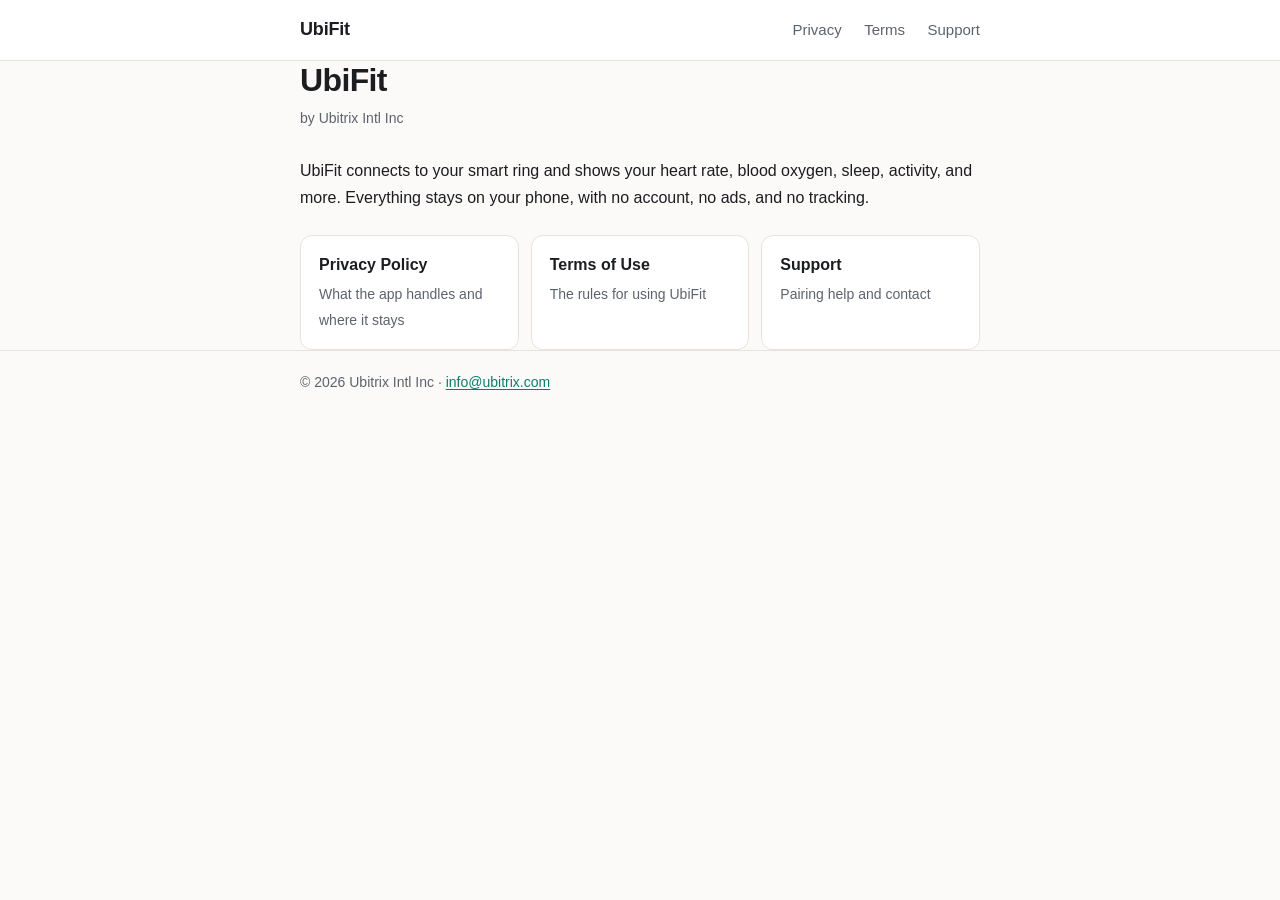
==== index.html @ 9b68f47c "Add UbiFit privacy, terms, and support pages" ====
<!doctype html>
<html lang="en">
<head>
  <meta charset="utf-8">
  <meta name="viewport" content="width=device-width, initial-scale=1">
  <title>UbiFit</title>
  <meta name="description" content="UbiFit by Ubitrix Intl Inc: privacy policy, terms of use, and support.">
  <link rel="stylesheet" href="assets/site.css">
</head>
<body>
  <header class="site">
    <div class="wrap">
      <a class="brand" href="./">UbiFit</a>
      <nav class="site">
        <a href="privacy/">Privacy</a>
        <a href="terms/">Terms</a>
        <a href="support/">Support</a>
      </nav>
    </div>
  </header>

  <main class="wrap">
    <h1>UbiFit</h1>
    <p class="meta">by Ubitrix Intl Inc</p>
    <p>UbiFit connects to your smart ring and shows your heart rate, blood oxygen, sleep, activity, and more. Everything stays on your phone, with no account, no ads, and no tracking.</p>

    <div class="cards">
      <a class="card" href="privacy/"><strong>Privacy Policy</strong><span>What the app handles and where it stays</span></a>
      <a class="card" href="terms/"><strong>Terms of Use</strong><span>The rules for using UbiFit</span></a>
      <a class="card" href="support/"><strong>Support</strong><span>Pairing help and contact</span></a>
    </div>
  </main>

  <footer class="site">
    <div class="wrap">© 2026 Ubitrix Intl Inc · <a href="mailto:info@ubitrix.com">info@ubitrix.com</a></div>
  </footer>
</body>
</html>
---- assets/site.css ----
:root {
  --bg: #fbfaf8;
  --surface: #ffffff;
  --text: #1b1d21;
  --muted: #5d636e;
  --line: #e6e3de;
  --accent: #0f7b6c;
  --accent-soft: #e3f2ef;
  color-scheme: light;
}

@media (prefers-color-scheme: dark) {
  :root {
    --bg: #111315;
    --surface: #181b1e;
    --text: #eceef0;
    --muted: #a2a8b1;
    --line: #2a2e33;
    --accent: #4fc2ae;
    --accent-soft: #17302c;
    color-scheme: dark;
  }
}

* { box-sizing: border-box; }

html { -webkit-text-size-adjust: 100%; }

body {
  margin: 0;
  background: var(--bg);
  color: var(--text);
  font: 16px/1.65 ui-sans-serif, -apple-system, BlinkMacSystemFont, "Segoe UI", Roboto, "Helvetica Neue", Arial, sans-serif;
}

a { color: var(--accent); text-underline-offset: 2px; }

.wrap { max-width: 720px; margin: 0 auto; padding: 0 20px; }

header.site {
  border-bottom: 1px solid var(--line);
  background: var(--surface);
}

header.site .wrap {
  display: flex;
  align-items: center;
  justify-content: space-between;
  gap: 16px;
  min-height: 60px;
  flex-wrap: wrap;
}

.brand {
  font-weight: 700;
  font-size: 18px;
  letter-spacing: -0.01em;
  color: var(--text);
  text-decoration: none;
}

nav.site a {
  color: var(--muted);
  text-decoration: none;
  margin-left: 18px;
  font-size: 15px;
}

nav.site a:first-child { margin-left: 0; }
nav.site a[aria-current="page"] { color: var(--text); font-weight: 600; }

main { padding: 40px 0 56px; }

h1 { font-size: 32px; line-height: 1.2; letter-spacing: -0.02em; margin: 0 0 8px; }
h2 { font-size: 20px; line-height: 1.3; margin: 36px 0 8px; }
h3 { font-size: 16px; margin: 24px 0 4px; }

.meta { color: var(--muted); font-size: 14px; margin: 0 0 28px; }

.lede {
  background: var(--accent-soft);
  border-radius: 12px;
  padding: 16px 18px;
  margin: 0 0 8px;
}

ul { padding-left: 22px; }
li { margin: 4px 0; }

table { width: 100%; border-collapse: collapse; font-size: 15px; margin: 8px 0; }
th, td { text-align: left; vertical-align: top; padding: 10px 12px 10px 0; border-bottom: 1px solid var(--line); }
th { font-weight: 600; white-space: nowrap; }

.cards { display: grid; gap: 12px; grid-template-columns: repeat(auto-fit, minmax(200px, 1fr)); margin-top: 24px; }

.card {
  display: block;
  background: var(--surface);
  border: 1px solid var(--line);
  border-radius: 12px;
  padding: 16px 18px;
  color: var(--text);
  text-decoration: none;
}

.card strong { display: block; margin-bottom: 2px; }
.card span { color: var(--muted); font-size: 14px; }
.card:hover { border-color: var(--accent); }

footer.site {
  border-top: 1px solid var(--line);
  color: var(--muted);
  font-size: 14px;
  padding: 20px 0 32px;
}

@media (max-width: 480px) {
  h1 { font-size: 26px; }
  th { white-space: normal; }
}
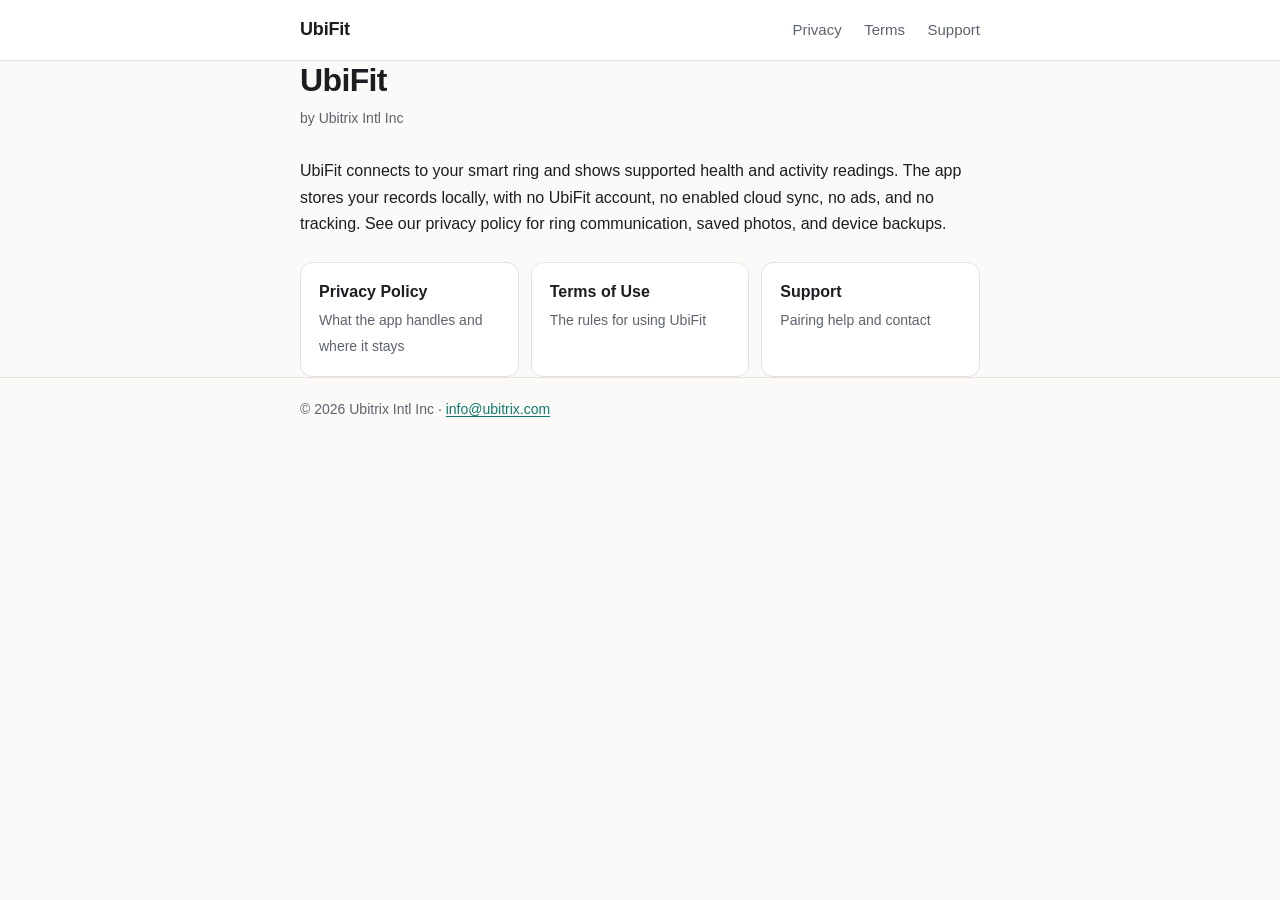
==== commit 7463c8f8: "Clarify UbiFit privacy, pairing, photos, and adult audience" ====
--- a/index.html
+++ b/index.html
@@ -22,7 +22,7 @@
   <main class="wrap">
     <h1>UbiFit</h1>
     <p class="meta">by Ubitrix Intl Inc</p>
-    <p>UbiFit connects to your smart ring and shows your heart rate, blood oxygen, sleep, activity, and more. Everything stays on your phone, with no account, no ads, and no tracking.</p>
+    <p>UbiFit connects to your smart ring and shows supported health and activity readings. The app stores your records locally, with no UbiFit account, no enabled cloud sync, no ads, and no tracking. See our privacy policy for ring communication, saved photos, and device backups.</p>
 
     <div class="cards">
       <a class="card" href="privacy/"><strong>Privacy Policy</strong><span>What the app handles and where it stays</span></a>
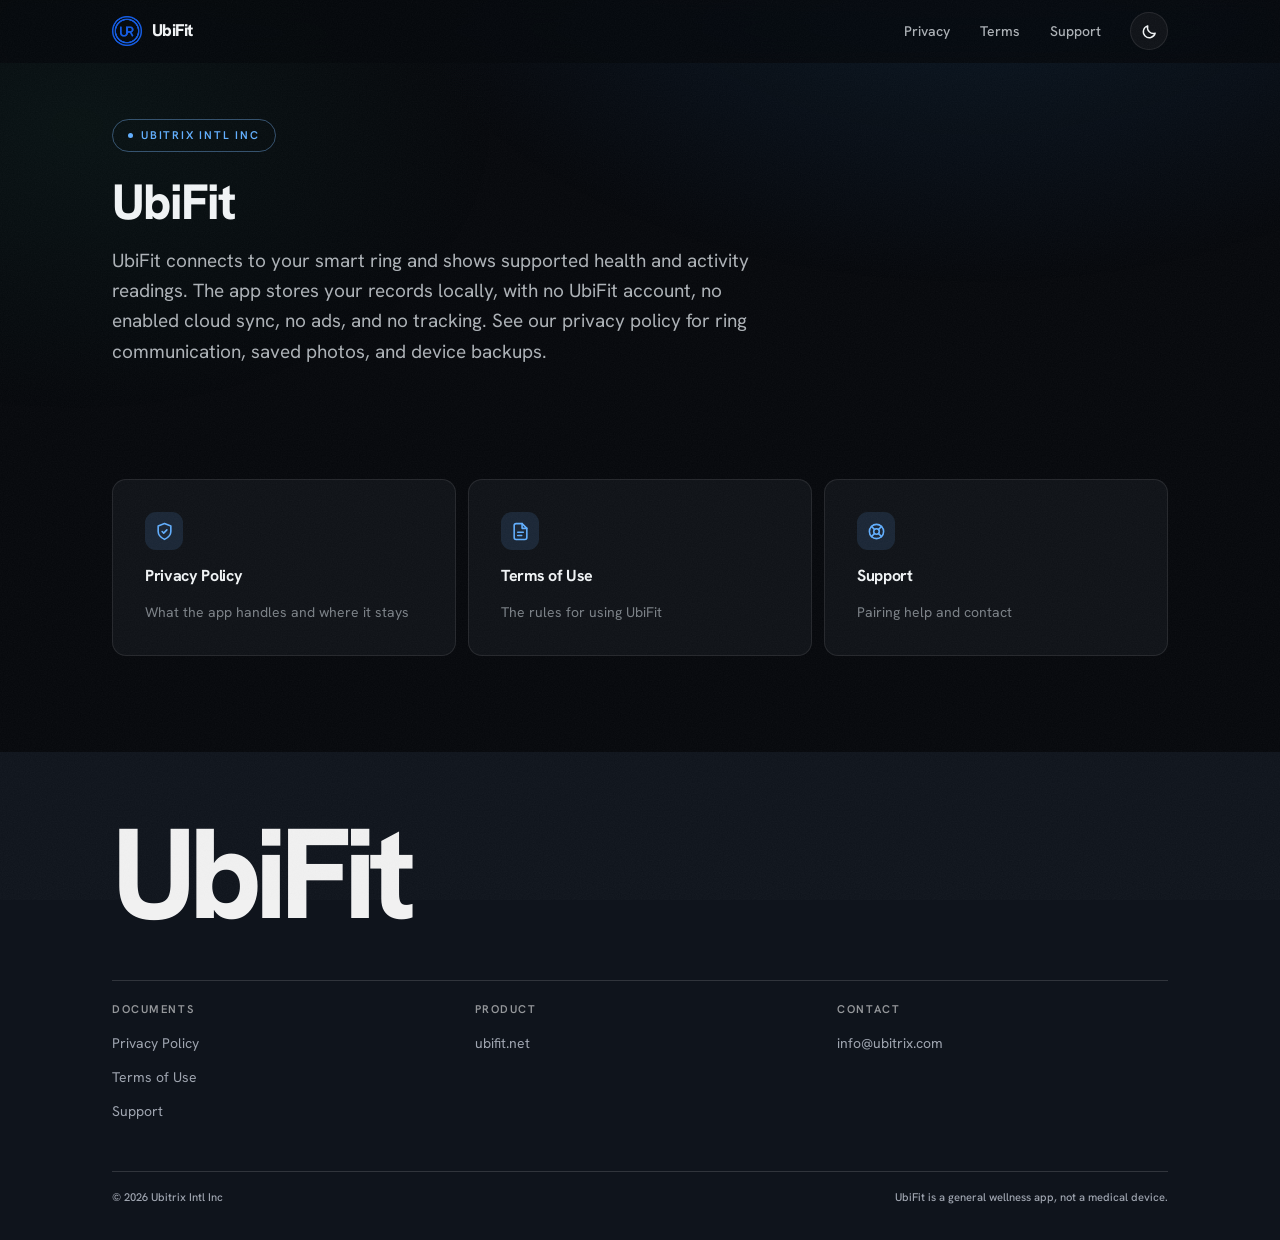
==== commit d86da34b: "feat: redesign policy pages to match ubifit.net" ====
--- a/index.html
+++ b/index.html
@@ -1,38 +1,127 @@
 <!doctype html>
-<html lang="en">
+<html lang="en" data-theme="dark">
 <head>
   <meta charset="utf-8">
   <meta name="viewport" content="width=device-width, initial-scale=1">
   <title>UbiFit</title>
   <meta name="description" content="UbiFit by Ubitrix Intl Inc: privacy policy, terms of use, and support.">
+  <link rel="icon" type="image/png" href="assets/logo-icon.png">
+
+  <script>
+    (function () {
+      document.documentElement.classList.add("js");
+      try {
+        var stored = localStorage.getItem("ubiring-theme-v2");
+        var theme = stored === "light" || stored === "dark" ? stored : "dark";
+        document.documentElement.setAttribute("data-theme", theme);
+      } catch (e) {
+        document.documentElement.setAttribute("data-theme", "dark");
+      }
+    })();
+  </script>
+
+  <link rel="preconnect" href="https://fonts.googleapis.com">
+  <link rel="preconnect" href="https://fonts.gstatic.com" crossorigin>
+  <link rel="stylesheet" href="https://fonts.googleapis.com/css2?family=Hanken+Grotesk:wght@400;500;600;700;800&display=swap">
   <link rel="stylesheet" href="assets/site.css">
+  <script defer src="assets/site.js"></script>
 </head>
 <body>
-  <header class="site">
-    <div class="wrap">
-      <a class="brand" href="./">UbiFit</a>
-      <nav class="site">
+  <a class="skip-link" href="#main">Skip to content</a>
+  <div class="ambient" aria-hidden="true"></div>
+  <div class="grain" aria-hidden="true"></div>
+  <div class="scroll-progress" data-progress aria-hidden="true"></div>
+
+  <header class="site-header" data-header>
+    <div class="wrap site-header__row">
+      <a class="brand" href="./">
+        <img src="assets/logo-icon.png" alt="" width="30" height="30">
+        <span>UbiFit</span>
+      </a>
+      <nav class="site-nav" aria-label="Documents">
         <a href="privacy/">Privacy</a>
         <a href="terms/">Terms</a>
         <a href="support/">Support</a>
       </nav>
+      <button class="theme-toggle" type="button" data-theme-toggle aria-pressed="false" aria-label="Switch to light theme">
+        <span class="theme-toggle__icon" aria-hidden="true">
+          <svg class="theme-toggle__sun" viewBox="0 0 24 24" fill="none" stroke="currentColor" stroke-width="2" stroke-linecap="round"><circle cx="12" cy="12" r="4.5"/><path d="M12 2v2M12 20v2M2 12h2M20 12h2M4.9 4.9l1.4 1.4M17.7 17.7l1.4 1.4M19.1 4.9l-1.4 1.4M6.3 17.7l-1.4 1.4"/></svg>
+          <svg class="theme-toggle__moon" viewBox="0 0 24 24" fill="none" stroke="currentColor" stroke-width="2" stroke-linecap="round" stroke-linejoin="round"><path d="M20 14.5A8.5 8.5 0 0 1 9.5 4a8.5 8.5 0 1 0 10.5 10.5z"/></svg>
+        </span>
+      </button>
     </div>
   </header>
 
-  <main class="wrap">
-    <h1>UbiFit</h1>
-    <p class="meta">by Ubitrix Intl Inc</p>
-    <p>UbiFit connects to your smart ring and shows supported health and activity readings. The app stores your records locally, with no UbiFit account, no enabled cloud sync, no ads, and no tracking. See our privacy policy for ring communication, saved photos, and device backups.</p>
+  <main id="main">
+    <div class="wrap home">
 
-    <div class="cards">
-      <a class="card" href="privacy/"><strong>Privacy Policy</strong><span>What the app handles and where it stays</span></a>
-      <a class="card" href="terms/"><strong>Terms of Use</strong><span>The rules for using UbiFit</span></a>
-      <a class="card" href="support/"><strong>Support</strong><span>Pairing help and contact</span></a>
+      <div class="doc-hero">
+        <p class="doc-hero__badge settle" style="--i:0">Ubitrix Intl Inc</p>
+        <h1 class="doc-hero__title settle" style="--i:1">UbiFit</h1>
+        <p class="doc-hero__lede settle" style="--i:2">UbiFit connects to your smart ring and shows supported health and activity readings. The app stores your records locally, with no UbiFit account, no enabled cloud sync, no ads, and no tracking. See our privacy policy for ring communication, saved photos, and device backups.</p>
+      </div>
+
+      <ul class="doc-cards">
+        <li>
+          <a class="doc-card" href="privacy/">
+            <span class="doc-card__ic" aria-hidden="true"><svg viewBox="0 0 24 24" fill="none" stroke="currentColor" stroke-width="2" stroke-linecap="round" stroke-linejoin="round"><path d="M12 22s8-4 8-10V5l-8-3-8 3v7c0 6 8 10 8 10z"/><path d="m9 12 2 2 4-4"/></svg></span>
+            <span class="doc-card__t">Privacy Policy</span>
+            <span class="doc-card__d">What the app handles and where it stays</span>
+          </a>
+        </li>
+        <li>
+          <a class="doc-card" href="terms/">
+            <span class="doc-card__ic" aria-hidden="true"><svg viewBox="0 0 24 24" fill="none" stroke="currentColor" stroke-width="2" stroke-linecap="round" stroke-linejoin="round"><path d="M14 2H6.5A2.5 2.5 0 0 0 4 4.5v15A2.5 2.5 0 0 0 6.5 22h11a2.5 2.5 0 0 0 2.5-2.5V8z"/><path d="M14 2v6h6M8.5 13h7M8.5 17h5"/></svg></span>
+            <span class="doc-card__t">Terms of Use</span>
+            <span class="doc-card__d">The rules for using UbiFit</span>
+          </a>
+        </li>
+        <li>
+          <a class="doc-card" href="support/">
+            <span class="doc-card__ic" aria-hidden="true"><svg viewBox="0 0 24 24" fill="none" stroke="currentColor" stroke-width="2" stroke-linecap="round" stroke-linejoin="round"><circle cx="12" cy="12" r="9"/><circle cx="12" cy="12" r="3.5"/><path d="m5.6 5.6 3.9 3.9M14.5 14.5l3.9 3.9M18.4 5.6l-3.9 3.9M9.5 14.5l-3.9 3.9"/></svg></span>
+            <span class="doc-card__t">Support</span>
+            <span class="doc-card__d">Pairing help and contact</span>
+          </a>
+        </li>
+      </ul>
+
     </div>
   </main>
 
-  <footer class="site">
-    <div class="wrap">© 2026 Ubitrix Intl Inc · <a href="mailto:info@ubitrix.com">info@ubitrix.com</a></div>
+  <footer class="site-footer">
+    <div class="wrap">
+      <p class="site-footer__wordmark">UbiFit</p>
+      <div class="site-footer__cols">
+        <div class="site-footer__col">
+          <h2>Documents</h2>
+          <ul>
+            <li><a href="privacy/">Privacy Policy</a></li>
+            <li><a href="terms/">Terms of Use</a></li>
+            <li><a href="support/">Support</a></li>
+          </ul>
+        </div>
+        <div class="site-footer__col">
+          <h2>Product</h2>
+          <ul>
+            <li><a href="https://ubifit.net">ubifit.net</a></li>
+          </ul>
+        </div>
+        <div class="site-footer__col">
+          <h2>Contact</h2>
+          <ul>
+            <li><a href="mailto:info@ubitrix.com">info@ubitrix.com</a></li>
+          </ul>
+        </div>
+      </div>
+      <div class="site-footer__bottom">
+        <span>© 2026 Ubitrix Intl Inc</span>
+        <span>UbiFit is a general wellness app, not a medical device.</span>
+      </div>
+    </div>
   </footer>
+
+  <button class="to-top" type="button" data-to-top aria-label="Back to top">
+    <svg viewBox="0 0 24 24" fill="none" stroke="currentColor" stroke-width="2" stroke-linecap="round" stroke-linejoin="round" aria-hidden="true"><path d="M12 19V5M5 12l7-7 7 7"/></svg>
+  </button>
 </body>
 </html>
--- a/assets/site.css
+++ b/assets/site.css
@@ -1,120 +1,1417 @@
+/* ============================================================
+   UbiFit legal & support pages.
+
+   The token block below is lifted from the ubifit.net landing
+   stylesheet (ring-web/public/css/styles.css) so the two
+   properties read as one brand: obsidian stage, Hanken Grotesk,
+   one cool accent, hairline borders, light theme as an opt-in.
+
+   What is NOT lifted is the landing page's type scale. A policy
+   is read, not scanned past: the display sizes come down, the
+   measure is capped, and the vertical rhythm is looser.
+   ============================================================ */
+
+/* -- Tokens ------------------------------------------------- */
+
 :root {
-  --bg: #fbfaf8;
-  --surface: #ffffff;
-  --text: #1b1d21;
-  --muted: #5d636e;
-  --line: #e6e3de;
-  --accent: #0f7b6c;
-  --accent-soft: #e3f2ef;
+  color-scheme: dark;
+
+  /* Obsidian stage — near-black with the faintest cool cast. */
+  --bg: oklch(0.135 0.010 260);
+  --surface: oklch(0.180 0.012 260);
+  --surface-2: oklch(0.220 0.014 260);
+  --ink: oklch(0.965 0.004 250);
+  --ink-2: oklch(0.760 0.010 252);
+  --ink-3: oklch(0.600 0.012 252);
+  --border: oklch(1 0 0 / 0.09);
+  --border-strong: oklch(1 0 0 / 0.17);
+
+  --accent: oklch(0.74 0.145 252);
+  --accent-press: oklch(0.80 0.115 252);
+  --accent-soft: oklch(0.74 0.145 252 / 0.13);
+  --accent-line: oklch(0.74 0.145 252 / 0.32);
+  --accent-ink: oklch(0.12 0.02 252);
+
+  /* The footer stage stays dark in BOTH themes, so its foreground
+     tokens are declared once and re-declared in the light block. */
+  --stage: oklch(0.190 0.018 262);
+  --stage-fg: oklch(0.97 0.006 264);
+  --stage-mute: oklch(0.72 0.018 264);
+  --stage-border: oklch(1 0 0 / 0.14);
+
+  --font-display: "Hanken Grotesk", system-ui, -apple-system, "Segoe UI", sans-serif;
+  --font-body: "Hanken Grotesk", system-ui, -apple-system, "Segoe UI", sans-serif;
+
+  --t-xs: 0.7rem;
+  --t-sm: 0.875rem;
+  --t-base: 1rem;
+  --t-md: 1.0625rem;
+  --t-lg: 1.375rem;
+  --t-xl: 1.75rem;
+  --t-2xl: clamp(2.1rem, 5vw, 3.1rem);
+
+  --s-1: 4px;
+  --s-2: 8px;
+  --s-3: 12px;
+  --s-4: 16px;
+  --s-5: 22px;
+  --s-6: 32px;
+  --s-7: 48px;
+  --s-8: 64px;
+  --s-9: 96px;
+
+  --r-sm: 6px;
+  --r-md: 14px;
+  --r-lg: 22px;
+  --r-pill: 9999px;
+
+  --ease: cubic-bezier(0.16, 1, 0.3, 1);
+  --d-fast: 200ms;
+  --d-base: 380ms;
+
+  --measure: 68ch;
+  --container: 1100px;
+  --rail: 232px;
+
+  --shadow-1: 0 1px 0 oklch(0 0 0 / 0.25), 0 14px 40px -10px oklch(0 0 0 / 0.55);
+
+  --bloom-1: oklch(0.45 0.11 252 / 0.20);
+  --bloom-2: oklch(0.52 0.09 170 / 0.09);
+}
+
+[data-theme="light"] {
   color-scheme: light;
-}
-
-@media (prefers-color-scheme: dark) {
+
+  --bg: oklch(0.965 0.006 250);
+  --surface: oklch(0.995 0.002 250);
+  --surface-2: oklch(0.925 0.010 250);
+  --ink: oklch(0.18 0.030 252);
+  --ink-2: oklch(0.42 0.020 252);
+  --ink-3: oklch(0.50 0.018 252);
+  --border: oklch(0 0 0 / 0.10);
+  --border-strong: oklch(0 0 0 / 0.20);
+
+  --accent: oklch(0.55 0.20 252);
+  --accent-press: oklch(0.46 0.22 252);
+  --accent-soft: oklch(0.55 0.20 252 / 0.09);
+  --accent-line: oklch(0.55 0.20 252 / 0.28);
+  --accent-ink: oklch(0.99 0.005 252);
+
+  --stage: oklch(0.235 0.030 262);
+  --stage-fg: oklch(0.97 0.006 264);
+  --stage-mute: oklch(0.72 0.018 264);
+  --stage-border: oklch(1 0 0 / 0.14);
+
+  --shadow-1: 0 1px 0 oklch(0.18 0.045 252 / 0.04),
+    0 10px 30px -10px oklch(0.18 0.045 252 / 0.12);
+
+  --bloom-1: oklch(0.64 0.14 252 / 0.13);
+  --bloom-2: oklch(0.72 0.09 205 / 0.08);
+}
+
+/* A policy has to stay legible on a browser that cannot parse
+   oklch, where an unparsed colour falls back to inherit and the
+   page can go ink-on-ink. These approximations only ever apply
+   there. */
+@supports not (color: oklch(0.5 0.1 250)) {
   :root {
-    --bg: #111315;
-    --surface: #181b1e;
-    --text: #eceef0;
-    --muted: #a2a8b1;
-    --line: #2a2e33;
-    --accent: #4fc2ae;
-    --accent-soft: #17302c;
-    color-scheme: dark;
-  }
-}
-
-* { box-sizing: border-box; }
-
-html { -webkit-text-size-adjust: 100%; }
+    --bg: #0d0f13;
+    --surface: #15181d;
+    --surface-2: #1c2027;
+    --ink: #f2f4f6;
+    --ink-2: #b0b6bd;
+    --ink-3: #7f858d;
+    --border: rgba(255, 255, 255, 0.09);
+    --border-strong: rgba(255, 255, 255, 0.17);
+    --accent: #5aa6f2;
+    --accent-press: #8cc0f7;
+    --accent-soft: rgba(90, 166, 242, 0.13);
+    --accent-line: rgba(90, 166, 242, 0.32);
+    --accent-ink: #0b1620;
+    --stage: #15191f;
+    --stage-fg: #f5f7f9;
+    --stage-mute: #a8b0ba;
+  }
+  [data-theme="light"] {
+    --bg: #f3f4f6;
+    --surface: #ffffff;
+    --surface-2: #e7e9ed;
+    --ink: #161c27;
+    --ink-2: #566070;
+    --ink-3: #6a7382;
+    --border: rgba(0, 0, 0, 0.1);
+    --border-strong: rgba(0, 0, 0, 0.2);
+    --accent: #1366d6;
+    --accent-press: #0b4fae;
+    --accent-soft: rgba(19, 102, 214, 0.09);
+    --accent-line: rgba(19, 102, 214, 0.28);
+    --accent-ink: #ffffff;
+  }
+}
+
+/* -- Base --------------------------------------------------- */
+
+*,
+*::before,
+*::after {
+  box-sizing: border-box;
+}
+
+html {
+  -webkit-text-size-adjust: 100%;
+  scroll-behavior: smooth;
+  /* Clears the fixed header when an anchor is jumped to. */
+  scroll-padding-top: 92px;
+}
 
 body {
   margin: 0;
   background: var(--bg);
-  color: var(--text);
-  font: 16px/1.65 ui-sans-serif, -apple-system, BlinkMacSystemFont, "Segoe UI", Roboto, "Helvetica Neue", Arial, sans-serif;
-}
-
-a { color: var(--accent); text-underline-offset: 2px; }
-
-.wrap { max-width: 720px; margin: 0 auto; padding: 0 20px; }
-
-header.site {
-  border-bottom: 1px solid var(--line);
+  color: var(--ink-2);
+  font-family: var(--font-body);
+  font-size: var(--t-md);
+  line-height: 1.72;
+  font-weight: 400;
+  -webkit-font-smoothing: antialiased;
+  text-rendering: optimizeLegibility;
+  overflow-x: hidden;
+}
+
+h1,
+h2,
+h3,
+h4 {
+  font-family: var(--font-display);
+  font-weight: 700;
+  color: var(--ink);
+  letter-spacing: -0.025em;
+  line-height: 1.12;
+  margin: 0;
+  text-wrap: balance;
+}
+
+p {
+  margin: 0 0 var(--s-4);
+  max-width: var(--measure);
+}
+
+a {
+  color: var(--accent);
+  text-decoration-thickness: 1px;
+  text-underline-offset: 3px;
+  transition: color var(--d-fast) var(--ease);
+}
+
+a:hover {
+  color: var(--accent-press);
+}
+
+strong {
+  color: var(--ink);
+  font-weight: 600;
+}
+
+em {
+  font-style: normal;
+  color: var(--ink);
+  font-weight: 500;
+}
+
+:focus-visible {
+  outline: 2px solid var(--accent);
+  outline-offset: 3px;
+  border-radius: var(--r-sm);
+}
+
+.wrap {
+  width: 100%;
+  max-width: var(--container);
+  margin-inline: auto;
+  padding-inline: var(--s-5);
+}
+
+.sr-only {
+  position: absolute;
+  width: 1px;
+  height: 1px;
+  padding: 0;
+  margin: -1px;
+  overflow: hidden;
+  clip-path: inset(50%);
+  white-space: nowrap;
+  border: 0;
+}
+
+.skip-link {
+  position: absolute;
+  left: 50%;
+  top: 8px;
+  transform: translate(-50%, -200%);
+  z-index: 200;
+  padding: 10px 18px;
+  border-radius: var(--r-pill);
+  background: var(--accent);
+  color: var(--accent-ink);
+  font-size: var(--t-sm);
+  font-weight: 600;
+  text-decoration: none;
+  transition: transform var(--d-fast) var(--ease);
+}
+
+.skip-link:focus-visible {
+  transform: translate(-50%, 0);
+  color: var(--accent-ink);
+}
+
+/* -- Ambient layers ---------------------------------------- */
+
+/* One cool bloom plus a whisper of the ring's biosensor green,
+   fixed behind everything. Carries the landing page's depth
+   without costing a single request. */
+.ambient {
+  position: fixed;
+  inset: 0;
+  z-index: -1;
+  pointer-events: none;
+  background:
+    radial-gradient(60rem 36rem at 76% -8%, var(--bloom-1), transparent 62%),
+    radial-gradient(44rem 30rem at 6% 14%, var(--bloom-2), transparent 60%);
+}
+
+.grain {
+  position: fixed;
+  inset: 0;
+  z-index: 105;
+  pointer-events: none;
+  opacity: 0.045;
+  background-image: url("data:image/svg+xml,%3Csvg xmlns='http://www.w3.org/2000/svg' width='180' height='180'%3E%3Cfilter id='n'%3E%3CfeTurbulence type='fractalNoise' baseFrequency='0.82' numOctaves='2' stitchTiles='stitch'/%3E%3CfeColorMatrix type='saturate' values='0'/%3E%3C/filter%3E%3Crect width='100%25' height='100%25' filter='url(%23n)'/%3E%3C/svg%3E");
+  background-size: 180px 180px;
+}
+
+.scroll-progress {
+  position: fixed;
+  top: 0;
+  left: 0;
+  height: 2px;
+  width: 100%;
+  transform: scaleX(var(--progress, 0));
+  transform-origin: left;
+  background: linear-gradient(90deg, var(--accent), color-mix(in oklab, var(--accent) 60%, var(--bg)));
+  z-index: 100;
+  pointer-events: none;
+  transition: transform 80ms linear;
+}
+
+/* -- Header ------------------------------------------------- */
+
+.site-header {
+  position: fixed;
+  inset: 0 0 auto 0;
+  z-index: 90;
+  padding-block: var(--s-3);
+  background: color-mix(in oklab, var(--bg) 82%, transparent);
+  -webkit-backdrop-filter: saturate(150%) blur(14px);
+  backdrop-filter: saturate(150%) blur(14px);
+  border-bottom: 1px solid transparent;
+  transition: border-color var(--d-base) var(--ease),
+    padding-block var(--d-base) var(--ease);
+}
+
+.site-header.is-scrolled {
+  padding-block: var(--s-2);
+  border-bottom-color: var(--border);
+}
+
+.site-header__row {
+  display: flex;
+  align-items: center;
+  gap: var(--s-4);
+}
+
+.brand {
+  display: inline-flex;
+  align-items: center;
+  gap: 10px;
+  margin-right: auto;
+  color: var(--ink);
+  text-decoration: none;
+  font-family: var(--font-display);
+  font-weight: 800;
+  font-size: 1.0625rem;
+  letter-spacing: -0.03em;
+}
+
+.brand img {
+  width: 30px;
+  height: 30px;
+  display: block;
+}
+
+.site-nav {
+  display: flex;
+  align-items: center;
+  gap: var(--s-1);
+}
+
+.site-nav a {
+  padding: 7px 13px;
+  border-radius: var(--r-pill);
+  color: var(--ink-2);
+  font-size: var(--t-sm);
+  font-weight: 500;
+  text-decoration: none;
+  transition: color var(--d-fast) var(--ease),
+    background-color var(--d-fast) var(--ease);
+}
+
+.site-nav a:hover {
+  color: var(--ink);
   background: var(--surface);
 }
 
-header.site .wrap {
+.site-nav a[aria-current="page"] {
+  color: var(--accent);
+  background: var(--accent-soft);
+  font-weight: 600;
+}
+
+.theme-toggle {
+  width: 38px;
+  height: 38px;
+  flex: none;
+  display: inline-flex;
+  align-items: center;
+  justify-content: center;
+  padding: 0;
+  border-radius: var(--r-pill);
+  color: var(--ink);
+  background: var(--surface);
+  border: 1px solid var(--border);
+  cursor: pointer;
+  transition: background-color var(--d-fast) var(--ease),
+    border-color var(--d-fast) var(--ease),
+    color var(--d-fast) var(--ease),
+    transform var(--d-fast) var(--ease);
+}
+
+.theme-toggle:hover {
+  background: var(--accent-soft);
+  border-color: var(--accent);
+  color: var(--accent);
+}
+
+.theme-toggle:active {
+  transform: scale(0.92);
+}
+
+.theme-toggle__icon {
+  position: relative;
+  width: 17px;
+  height: 17px;
+}
+
+.theme-toggle__sun,
+.theme-toggle__moon {
+  position: absolute;
+  inset: 0;
+  width: 100%;
+  height: 100%;
+  transition: transform var(--d-base) var(--ease), opacity var(--d-base) var(--ease);
+}
+
+.theme-toggle__sun {
+  opacity: 0;
+  transform: rotate(-70deg) scale(0.5);
+}
+
+[data-theme="light"] .theme-toggle__sun {
+  opacity: 1;
+  transform: none;
+}
+
+[data-theme="light"] .theme-toggle__moon {
+  opacity: 0;
+  transform: rotate(70deg) scale(0.5);
+}
+
+/* -- Document hero ------------------------------------------ */
+
+.doc-hero {
+  padding-top: calc(var(--s-9) + var(--s-5));
+  padding-bottom: var(--s-7);
+}
+
+.doc-hero__badge {
+  display: inline-flex;
+  align-items: center;
+  gap: 8px;
+  padding: 6px 15px;
+  margin-bottom: var(--s-5);
+  border-radius: var(--r-pill);
+  border: 1px solid color-mix(in oklab, var(--accent) 32%, var(--border));
+  color: var(--accent);
+  font-size: var(--t-xs);
+  font-weight: 600;
+  letter-spacing: 0.16em;
+  text-transform: uppercase;
+}
+
+.doc-hero__badge::before {
+  content: "";
+  width: 5px;
+  height: 5px;
+  border-radius: 50%;
+  background: var(--accent);
+}
+
+.doc-hero__title {
+  font-size: var(--t-2xl);
+  letter-spacing: -0.035em;
+  font-weight: 800;
+  max-width: 18ch;
+}
+
+.doc-hero__lede {
+  margin-top: var(--s-4);
+  max-width: 58ch;
+  font-size: 1.1875rem;
+  line-height: 1.6;
+  color: var(--ink-2);
+}
+
+/* Effective date and publisher, as discrete facts rather than a
+   run-on line — they are looked up individually. */
+.doc-meta {
+  display: flex;
+  flex-wrap: wrap;
+  gap: var(--s-2);
+  margin-top: var(--s-6);
+  padding: 0;
+  list-style: none;
+}
+
+.doc-meta li {
+  display: inline-flex;
+  align-items: baseline;
+  gap: 7px;
+  padding: 7px 14px;
+  border-radius: var(--r-pill);
+  border: 1px solid var(--border);
+  background: var(--surface);
+  font-size: var(--t-sm);
+  color: var(--ink);
+  font-weight: 500;
+}
+
+.doc-meta b {
+  font-weight: 500;
+  color: var(--ink-3);
+}
+
+/* -- At a glance -------------------------------------------- */
+
+/* The one loud element on the page. Someone opening a privacy
+   policy usually wants four facts; this gives them those four
+   before the prose starts, and the prose then backs each up. */
+.glance {
+  position: relative;
+  margin-bottom: var(--s-8);
+  padding: var(--s-6);
+  border-radius: var(--r-lg);
+  border: 1px solid var(--accent-line);
+  background:
+    linear-gradient(180deg, var(--accent-soft), transparent 70%),
+    var(--surface);
+  box-shadow: var(--shadow-1);
+}
+
+.glance__title {
+  font-size: var(--t-lg);
+  margin-bottom: var(--s-2);
+}
+
+.glance__lede {
+  margin: 0;
+  max-width: 62ch;
+  color: var(--ink-2);
+}
+
+.glance__grid {
+  display: grid;
+  grid-template-columns: repeat(auto-fit, minmax(190px, 1fr));
+  gap: var(--s-2);
+  margin: var(--s-5) 0 0;
+  padding: var(--s-5) 0 0;
+  border-top: 1px solid var(--border);
+  list-style: none;
+}
+
+.glance__item {
+  display: flex;
+  gap: var(--s-3);
+  align-items: flex-start;
+}
+
+.glance__ic {
+  flex: none;
+  width: 34px;
+  height: 34px;
+  display: grid;
+  place-items: center;
+  border-radius: 10px;
+  background: var(--accent-soft);
+  color: var(--accent);
+}
+
+.glance__ic svg {
+  width: 17px;
+  height: 17px;
+}
+
+.glance__k {
+  display: block;
+  color: var(--ink);
+  font-weight: 600;
+  font-size: var(--t-base);
+  line-height: 1.35;
+}
+
+.glance__v {
+  display: block;
+  color: var(--ink-3);
+  font-size: var(--t-sm);
+  line-height: 1.5;
+}
+
+/* -- Document layout ---------------------------------------- */
+
+.doc {
+  display: grid;
+  grid-template-columns: var(--rail) minmax(0, 1fr);
+  gap: var(--s-8);
+  align-items: start;
+  padding-bottom: var(--s-9);
+}
+
+.doc__body > :first-child {
+  margin-top: 0;
+}
+
+/* -- Contents rail ------------------------------------------ */
+
+.toc {
+  position: sticky;
+  top: 104px;
+  max-height: calc(100vh - 132px);
+  overflow-y: auto;
+  overscroll-behavior: contain;
+}
+
+.toc__title {
+  font-family: var(--font-body);
+  font-size: var(--t-xs);
+  font-weight: 600;
+  letter-spacing: 0.14em;
+  text-transform: uppercase;
+  color: var(--ink-3);
+  margin-bottom: var(--s-3);
+}
+
+.toc__list {
+  list-style: none;
+  margin: 0;
+  padding: 0;
+  border-left: 1px solid var(--border);
+}
+
+.toc__list a {
+  display: block;
+  padding: 6px 0 6px var(--s-4);
+  margin-left: -1px;
+  border-left: 2px solid transparent;
+  color: var(--ink-3);
+  font-size: var(--t-sm);
+  line-height: 1.4;
+  text-decoration: none;
+  transition: color var(--d-fast) var(--ease),
+    border-color var(--d-fast) var(--ease);
+}
+
+.toc__list a:hover {
+  color: var(--ink);
+}
+
+.toc__list a.is-active {
+  color: var(--accent);
+  border-left-color: var(--accent);
+  font-weight: 600;
+}
+
+/* Mobile: the rail becomes a disclosure directly under the hero. */
+.toc--mobile {
+  display: none;
+  margin-bottom: var(--s-6);
+  border: 1px solid var(--border);
+  border-radius: var(--r-md);
+  background: var(--surface);
+}
+
+.toc--mobile > summary {
   display: flex;
   align-items: center;
   justify-content: space-between;
-  gap: 16px;
-  min-height: 60px;
+  gap: var(--s-3);
+  padding: var(--s-4) var(--s-5);
+  cursor: pointer;
+  color: var(--ink);
+  font-weight: 600;
+  font-size: var(--t-sm);
+  list-style: none;
+}
+
+.toc--mobile > summary::-webkit-details-marker {
+  display: none;
+}
+
+.toc--mobile > summary::after {
+  content: "";
+  flex: none;
+  width: 9px;
+  height: 9px;
+  border-right: 2px solid currentColor;
+  border-bottom: 2px solid currentColor;
+  transform: rotate(45deg) translate(-2px, -2px);
+  transition: transform var(--d-fast) var(--ease);
+}
+
+.toc--mobile[open] > summary::after {
+  transform: rotate(-135deg) translate(-2px, -2px);
+}
+
+.toc--mobile .toc__list {
+  padding: 0 var(--s-5) var(--s-4);
+  border-left: 0;
+}
+
+.toc--mobile .toc__list a {
+  border-left: 0;
+  padding-left: 0;
+  margin-left: 0;
+}
+
+/* -- Sections ----------------------------------------------- */
+
+.sec {
+  padding-top: var(--s-7);
+  margin-top: var(--s-7);
+  border-top: 1px solid var(--border);
+}
+
+.sec:first-child {
+  padding-top: 0;
+  margin-top: 0;
+  border-top: 0;
+}
+
+.sec__head {
+  display: flex;
+  align-items: baseline;
+  gap: var(--s-4);
+  margin-bottom: var(--s-5);
+}
+
+/* Legal sections get cited by number, so the marker is a
+   reference, not an ornament. */
+.sec__num {
+  flex: none;
+  font-family: var(--font-display);
+  font-weight: 700;
+  font-size: var(--t-sm);
+  font-variant-numeric: tabular-nums;
+  color: var(--accent);
+  padding-top: 2px;
+}
+
+.sec__title {
+  font-size: var(--t-xl);
+  font-weight: 700;
+  scroll-margin-top: 100px;
+}
+
+/* Anchor handle: invisible until the heading is hovered or it is
+   focused, so a reader can lift a link to one clause. */
+.sec__anchor {
+  margin-left: 10px;
+  color: var(--ink-3);
+  text-decoration: none;
+  opacity: 0;
+  transition: opacity var(--d-fast) var(--ease), color var(--d-fast) var(--ease);
+}
+
+.sec__head:hover .sec__anchor,
+.sec__anchor:focus-visible {
+  opacity: 1;
+}
+
+.sec__anchor:hover {
+  color: var(--accent);
+}
+
+.sec h3 {
+  font-size: var(--t-base);
+  font-weight: 600;
+  margin: var(--s-6) 0 var(--s-2);
+}
+
+.sec ul {
+  margin: 0 0 var(--s-4);
+  padding: 0;
+  max-width: var(--measure);
+  list-style: none;
+}
+
+.sec ul li {
+  position: relative;
+  padding-left: var(--s-5);
+  margin-bottom: var(--s-3);
+}
+
+.sec ul li::before {
+  content: "";
+  position: absolute;
+  left: 2px;
+  top: 0.72em;
+  width: 5px;
+  height: 5px;
+  border-radius: 50%;
+  background: var(--accent);
+  opacity: 0.75;
+}
+
+.sec ul li:last-child {
+  margin-bottom: 0;
+}
+
+/* -- Definition rows (replaces the data tables) -------------- */
+
+/* The old markup was a borderless <table> with a <th>/<td> pair
+   per row, which collapses badly under 480px. These are the same
+   pairs as a grid that stacks instead of squeezing. */
+.defs {
+  margin: var(--s-5) 0;
+  border: 1px solid var(--border);
+  border-radius: var(--r-md);
+  background: var(--surface);
+  overflow: hidden;
+}
+
+.defs__row {
+  display: grid;
+  grid-template-columns: minmax(0, 0.42fr) minmax(0, 1fr);
+  gap: var(--s-5);
+  padding: var(--s-5);
+  border-top: 1px solid var(--border);
+}
+
+.defs__row:first-child {
+  border-top: 0;
+}
+
+.defs__k {
+  color: var(--ink);
+  font-weight: 600;
+  font-size: var(--t-base);
+  line-height: 1.45;
+  display: flex;
+  align-items: flex-start;
+  gap: var(--s-3);
+}
+
+.defs__k svg {
+  flex: none;
+  width: 17px;
+  height: 17px;
+  margin-top: 4px;
+  color: var(--accent);
+}
+
+.defs__v {
+  margin: 0;
+  max-width: none;
+  color: var(--ink-2);
+  font-size: var(--t-base);
+  line-height: 1.62;
+}
+
+/* -- Callout ------------------------------------------------ */
+
+.callout {
+  display: flex;
+  gap: var(--s-4);
+  margin: var(--s-5) 0;
+  padding: var(--s-5);
+  border-radius: var(--r-md);
+  border: 1px solid var(--border-strong);
+  background: var(--surface-2);
+}
+
+.callout svg {
+  flex: none;
+  width: 19px;
+  height: 19px;
+  margin-top: 4px;
+  color: var(--ink);
+}
+
+.callout p {
+  margin: 0;
+  max-width: none;
+  color: var(--ink-2);
+}
+
+.callout p + p {
+  margin-top: var(--s-3);
+}
+
+/* -- Contact block ------------------------------------------ */
+
+.contact {
+  display: flex;
   flex-wrap: wrap;
-}
-
-.brand {
+  align-items: center;
+  gap: var(--s-4) var(--s-6);
+  margin-top: var(--s-5);
+  padding: var(--s-5) var(--s-6);
+  border-radius: var(--r-md);
+  border: 1px solid var(--border);
+  background: var(--surface);
+}
+
+.contact__who {
+  font-family: var(--font-display);
   font-weight: 700;
-  font-size: 18px;
-  letter-spacing: -0.01em;
-  color: var(--text);
+  font-size: var(--t-base);
+  color: var(--ink);
+}
+
+.btn {
+  display: inline-flex;
+  align-items: center;
+  gap: var(--s-2);
+  padding: 11px 20px;
+  border-radius: var(--r-pill);
+  border: 1px solid transparent;
+  background: var(--accent);
+  color: var(--accent-ink);
+  font-family: var(--font-display);
+  font-weight: 600;
+  font-size: var(--t-sm);
   text-decoration: none;
-}
-
-nav.site a {
-  color: var(--muted);
+  cursor: pointer;
+  transition: background-color var(--d-fast) var(--ease),
+    transform var(--d-fast) var(--ease);
+}
+
+.btn:hover {
+  background: var(--accent-press);
+  color: var(--accent-ink);
+}
+
+.btn:active {
+  transform: scale(0.97);
+}
+
+.btn svg {
+  width: 16px;
+  height: 16px;
+}
+
+.btn--ghost {
+  background: transparent;
+  border-color: var(--border-strong);
+  color: var(--ink);
+}
+
+.btn--ghost:hover {
+  background: var(--surface-2);
+  border-color: var(--accent);
+  color: var(--ink);
+}
+
+/* -- Home: document cards ----------------------------------- */
+
+.home {
+  padding-bottom: var(--s-9);
+}
+
+.doc-cards {
+  display: grid;
+  grid-template-columns: repeat(auto-fit, minmax(240px, 1fr));
+  gap: var(--s-3);
+  margin: var(--s-7) 0 0;
+  padding: 0;
+  list-style: none;
+}
+
+.doc-card {
+  display: flex;
+  flex-direction: column;
+  gap: var(--s-3);
+  height: 100%;
+  padding: var(--s-6);
+  border-radius: var(--r-md);
+  border: 1px solid var(--border);
+  background: var(--surface);
+  color: var(--ink);
   text-decoration: none;
-  margin-left: 18px;
-  font-size: 15px;
-}
-
-nav.site a:first-child { margin-left: 0; }
-nav.site a[aria-current="page"] { color: var(--text); font-weight: 600; }
-
-main { padding: 40px 0 56px; }
-
-h1 { font-size: 32px; line-height: 1.2; letter-spacing: -0.02em; margin: 0 0 8px; }
-h2 { font-size: 20px; line-height: 1.3; margin: 36px 0 8px; }
-h3 { font-size: 16px; margin: 24px 0 4px; }
-
-.meta { color: var(--muted); font-size: 14px; margin: 0 0 28px; }
-
-.lede {
+  transition: border-color var(--d-fast) var(--ease),
+    background-color var(--d-fast) var(--ease),
+    transform var(--d-fast) var(--ease);
+}
+
+.doc-card:hover {
+  border-color: var(--accent);
+  background: var(--surface-2);
+  color: var(--ink);
+  transform: translateY(-2px);
+}
+
+.doc-card__ic {
+  width: 38px;
+  height: 38px;
+  display: grid;
+  place-items: center;
+  border-radius: 11px;
   background: var(--accent-soft);
-  border-radius: 12px;
-  padding: 16px 18px;
-  margin: 0 0 8px;
-}
-
-ul { padding-left: 22px; }
-li { margin: 4px 0; }
-
-table { width: 100%; border-collapse: collapse; font-size: 15px; margin: 8px 0; }
-th, td { text-align: left; vertical-align: top; padding: 10px 12px 10px 0; border-bottom: 1px solid var(--line); }
-th { font-weight: 600; white-space: nowrap; }
-
-.cards { display: grid; gap: 12px; grid-template-columns: repeat(auto-fit, minmax(200px, 1fr)); margin-top: 24px; }
-
-.card {
-  display: block;
+  color: var(--accent);
+}
+
+.doc-card__ic svg {
+  width: 19px;
+  height: 19px;
+}
+
+.doc-card__t {
+  font-family: var(--font-display);
+  font-weight: 700;
+  font-size: var(--t-base);
+  letter-spacing: -0.02em;
+}
+
+.doc-card__d {
+  color: var(--ink-3);
+  font-size: var(--t-sm);
+  line-height: 1.55;
+  margin-top: auto;
+}
+
+/* -- Support: question accordions --------------------------- */
+
+.faq {
+  margin: var(--s-5) 0 0;
+  border: 1px solid var(--border);
+  border-radius: var(--r-md);
   background: var(--surface);
-  border: 1px solid var(--line);
-  border-radius: 12px;
-  padding: 16px 18px;
-  color: var(--text);
+  overflow: hidden;
+}
+
+.faq__item {
+  border-top: 1px solid var(--border);
+}
+
+.faq__item:first-child {
+  border-top: 0;
+}
+
+.faq__q {
+  display: flex;
+  align-items: center;
+  justify-content: space-between;
+  gap: var(--s-4);
+  padding: var(--s-5);
+  cursor: pointer;
+  list-style: none;
+  font-family: var(--font-display);
+  font-weight: 600;
+  font-size: var(--t-base);
+  color: var(--ink);
+  transition: background-color var(--d-fast) var(--ease);
+}
+
+.faq__q::-webkit-details-marker {
+  display: none;
+}
+
+.faq__q:hover {
+  background: var(--surface-2);
+}
+
+.faq__q::after {
+  content: "";
+  flex: none;
+  width: 10px;
+  height: 10px;
+  border-right: 2px solid var(--ink-3);
+  border-bottom: 2px solid var(--ink-3);
+  transform: rotate(45deg) translate(-2px, -2px);
+  transition: transform var(--d-fast) var(--ease);
+}
+
+.faq__item[open] > .faq__q::after {
+  transform: rotate(-135deg) translate(-2px, -2px);
+  border-color: var(--accent);
+}
+
+.faq__a {
+  padding: 0 var(--s-5) var(--s-5);
+}
+
+.faq__a > :last-child {
+  margin-bottom: 0;
+}
+
+/* -- Footer ------------------------------------------------- */
+
+/* The landing page's oversized wordmark, kept at the same weight
+   and tracking. It is the second and last loud moment. */
+.site-footer {
+  padding-block: var(--s-8) var(--s-6);
+  background: var(--stage);
+  color: var(--stage-mute);
+  overflow: hidden;
+}
+
+.site-footer a {
+  color: inherit;
   text-decoration: none;
 }
 
-.card strong { display: block; margin-bottom: 2px; }
-.card span { color: var(--muted); font-size: 14px; }
-.card:hover { border-color: var(--accent); }
-
-footer.site {
-  border-top: 1px solid var(--line);
-  color: var(--muted);
-  font-size: 14px;
-  padding: 20px 0 32px;
-}
-
-@media (max-width: 480px) {
-  h1 { font-size: 26px; }
-  th { white-space: normal; }
-}
+.site-footer a:hover {
+  color: var(--accent);
+}
+
+.site-footer__wordmark {
+  font-family: var(--font-display);
+  font-weight: 800;
+  font-size: clamp(3.25rem, 13vw, 8rem);
+  letter-spacing: -0.055em;
+  line-height: 0.9;
+  color: oklch(1 0 0 / 0.94);
+}
+
+.site-footer__cols {
+  margin-top: var(--s-7);
+  display: grid;
+  grid-template-columns: repeat(auto-fit, minmax(170px, 1fr));
+  gap: var(--s-6);
+  padding-top: var(--s-5);
+  border-top: 1px solid var(--stage-border);
+}
+
+.site-footer__col h2 {
+  font-family: var(--font-body);
+  font-size: var(--t-xs);
+  font-weight: 600;
+  letter-spacing: 0.14em;
+  text-transform: uppercase;
+  color: oklch(1 0 0 / 0.56);
+  margin-bottom: var(--s-4);
+}
+
+.site-footer__col ul {
+  list-style: none;
+  padding: 0;
+  margin: 0;
+  display: grid;
+  gap: 10px;
+}
+
+.site-footer__col li {
+  font-size: var(--t-sm);
+}
+
+.site-footer__bottom {
+  margin-top: var(--s-7);
+  padding-top: var(--s-4);
+  border-top: 1px solid var(--stage-border);
+  display: flex;
+  flex-wrap: wrap;
+  justify-content: space-between;
+  gap: var(--s-3);
+  font-size: var(--t-xs);
+  font-weight: 500;
+}
+
+/* The 404 footer has no wordmark or columns above it, so the
+   bottom row is the whole footer and needs no rule of its own. */
+.site-footer__bottom--bare {
+  margin-top: 0;
+  padding-top: 0;
+  border-top: 0;
+}
+
+/* -- Back to top -------------------------------------------- */
+
+.to-top {
+  position: fixed;
+  right: var(--s-5);
+  bottom: var(--s-5);
+  z-index: 95;
+  width: 42px;
+  height: 42px;
+  display: grid;
+  place-items: center;
+  padding: 0;
+  border-radius: var(--r-pill);
+  border: 1px solid var(--border-strong);
+  background: color-mix(in oklab, var(--surface) 88%, transparent);
+  -webkit-backdrop-filter: blur(10px);
+  backdrop-filter: blur(10px);
+  color: var(--ink);
+  cursor: pointer;
+  opacity: 0;
+  visibility: hidden;
+  transform: translateY(8px);
+  transition: opacity var(--d-base) var(--ease),
+    transform var(--d-base) var(--ease),
+    visibility var(--d-base) var(--ease),
+    border-color var(--d-fast) var(--ease);
+}
+
+.to-top.is-visible {
+  opacity: 1;
+  visibility: visible;
+  transform: none;
+}
+
+.to-top:hover {
+  border-color: var(--accent);
+  color: var(--accent);
+}
+
+.to-top svg {
+  width: 17px;
+  height: 17px;
+}
+
+/* -- Not found ---------------------------------------------- */
+
+.notfound {
+  min-height: 70vh;
+  display: flex;
+  flex-direction: column;
+  justify-content: center;
+  padding-block: var(--s-9);
+}
+
+.notfound__code {
+  font-family: var(--font-display);
+  font-weight: 800;
+  font-size: clamp(4rem, 16vw, 9rem);
+  line-height: 0.85;
+  letter-spacing: -0.06em;
+  color: var(--accent);
+}
+
+.notfound__links {
+  display: flex;
+  flex-wrap: wrap;
+  gap: var(--s-3);
+  margin-top: var(--s-6);
+}
+
+/* -- Page-load settle --------------------------------------- */
+
+/* One orchestrated entrance on load, nothing on scroll. The
+   no-JS render is already visible; the `js` class opts in. */
+/* The element's RESTING state is its natural one — visible. The
+   animation only supplies a `from`, with `backwards` fill so the
+   offset also applies during the stagger delay.
+
+   Written this way round on purpose: an `opacity: 0` base that
+   relies on an animation finishing leaves the document blank if
+   that animation never runs, and animations are throttled in
+   background tabs. A policy must never be hidden behind motion. */
+.js .settle {
+  animation: settle 0.7s var(--ease) backwards;
+  animation-delay: calc(var(--i, 0) * 80ms);
+}
+
+@keyframes settle {
+  from {
+    opacity: 0;
+    transform: translateY(14px);
+  }
+}
+
+/* -- Responsive --------------------------------------------- */
+
+@media (max-width: 900px) {
+  .doc {
+    grid-template-columns: minmax(0, 1fr);
+    gap: 0;
+  }
+
+  .toc--desktop {
+    display: none;
+  }
+
+  /* The element carries both .toc and .toc--mobile so the print
+     rule still catches it, which means it also inherits the
+     rail's sticky positioning and scroll box. A disclosure sheet
+     in the flow wants none of that. */
+  .toc--mobile {
+    display: block;
+    position: static;
+    max-height: none;
+    overflow: visible;
+  }
+}
+
+@media (max-width: 620px) {
+  :root {
+    --s-9: 72px;
+  }
+
+  .wrap {
+    padding-inline: var(--s-4);
+  }
+
+  .site-nav a {
+    padding: 7px 9px;
+  }
+
+  .brand span {
+    display: none;
+  }
+
+  .doc-hero__title {
+    max-width: none;
+  }
+
+  .glance {
+    padding: var(--s-5);
+  }
+
+  .defs__row {
+    grid-template-columns: minmax(0, 1fr);
+    gap: var(--s-2);
+  }
+
+  .sec__head {
+    gap: var(--s-3);
+  }
+
+  /* The anchor handle has no hover on touch, so it stays hidden. */
+  .sec__anchor {
+    display: none;
+  }
+
+  .contact {
+    flex-direction: column;
+    align-items: flex-start;
+  }
+}
+
+/* -- Motion & print ----------------------------------------- */
+
+@media (prefers-reduced-motion: reduce) {
+  html {
+    scroll-behavior: auto;
+  }
+
+  *,
+  *::before,
+  *::after {
+    animation-duration: 0.01ms !important;
+    animation-iteration-count: 1 !important;
+    transition-duration: 0.01ms !important;
+  }
+
+  .js .settle {
+    animation: none;
+  }
+}
+
+/* People print policies. This one prints as a document: no
+   chrome, no stage, black on white, links spelled out. */
+@media print {
+  :root {
+    --bg: #fff;
+    --surface: #fff;
+    --surface-2: #fff;
+    --ink: #000;
+    --ink-2: #1a1a1a;
+    --ink-3: #444;
+    --border: #cfcfcf;
+    --border-strong: #9a9a9a;
+    --accent: #000;
+    --accent-soft: transparent;
+    --accent-line: #9a9a9a;
+  }
+
+  .site-header,
+  .grain,
+  .ambient,
+  .scroll-progress,
+  .to-top,
+  .toc,
+  .site-footer__wordmark,
+  .theme-toggle {
+    display: none !important;
+  }
+
+  body {
+    background: #fff;
+    color: #000;
+    font-size: 11pt;
+    line-height: 1.5;
+  }
+
+  .doc-hero {
+    padding-top: 0;
+  }
+
+  .doc {
+    display: block;
+  }
+
+  .glance,
+  .defs,
+  .callout,
+  .contact,
+  .faq {
+    box-shadow: none;
+    break-inside: avoid;
+  }
+
+  .sec {
+    break-inside: avoid-page;
+  }
+
+  /* A printed policy must carry every answer, including the
+     questions the reader left collapsed. The first rule beats
+     Chrome and Safari's UA rule for a closed <details>; the
+     second handles engines that hide it with content-visibility
+     instead. */
+  .faq__a {
+    display: block !important;
+  }
+
+  details {
+    content-visibility: visible !important;
+  }
+
+  a[href^="http"]::after,
+  a[href^="mailto"]::after {
+    content: " (" attr(href) ")";
+    font-size: 9pt;
+    color: #444;
+  }
+
+  .site-footer {
+    background: #fff;
+    color: #000;
+    border-top: 1px solid #cfcfcf;
+  }
+}
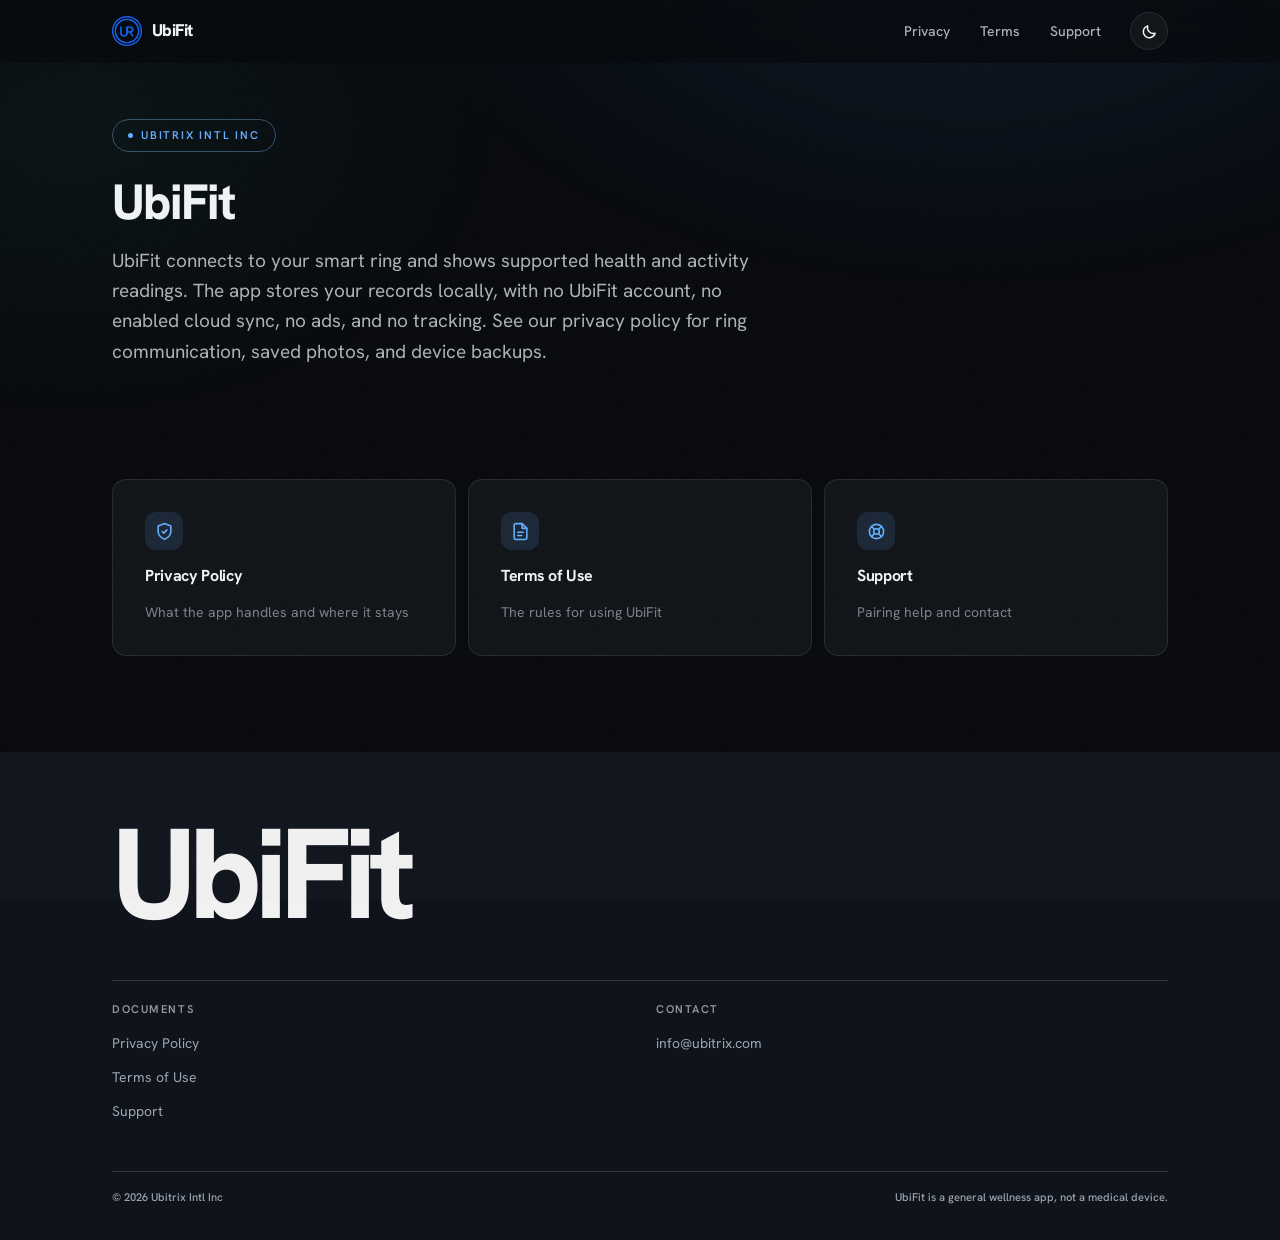
==== commit f35938de: "Drop the ubifit.net footer link until the landing page is redeployed" ====
--- a/index.html
+++ b/index.html
@@ -101,12 +101,6 @@
           </ul>
         </div>
         <div class="site-footer__col">
-          <h2>Product</h2>
-          <ul>
-            <li><a href="https://ubifit.net">ubifit.net</a></li>
-          </ul>
-        </div>
-        <div class="site-footer__col">
           <h2>Contact</h2>
           <ul>
             <li><a href="mailto:info@ubitrix.com">info@ubitrix.com</a></li>
